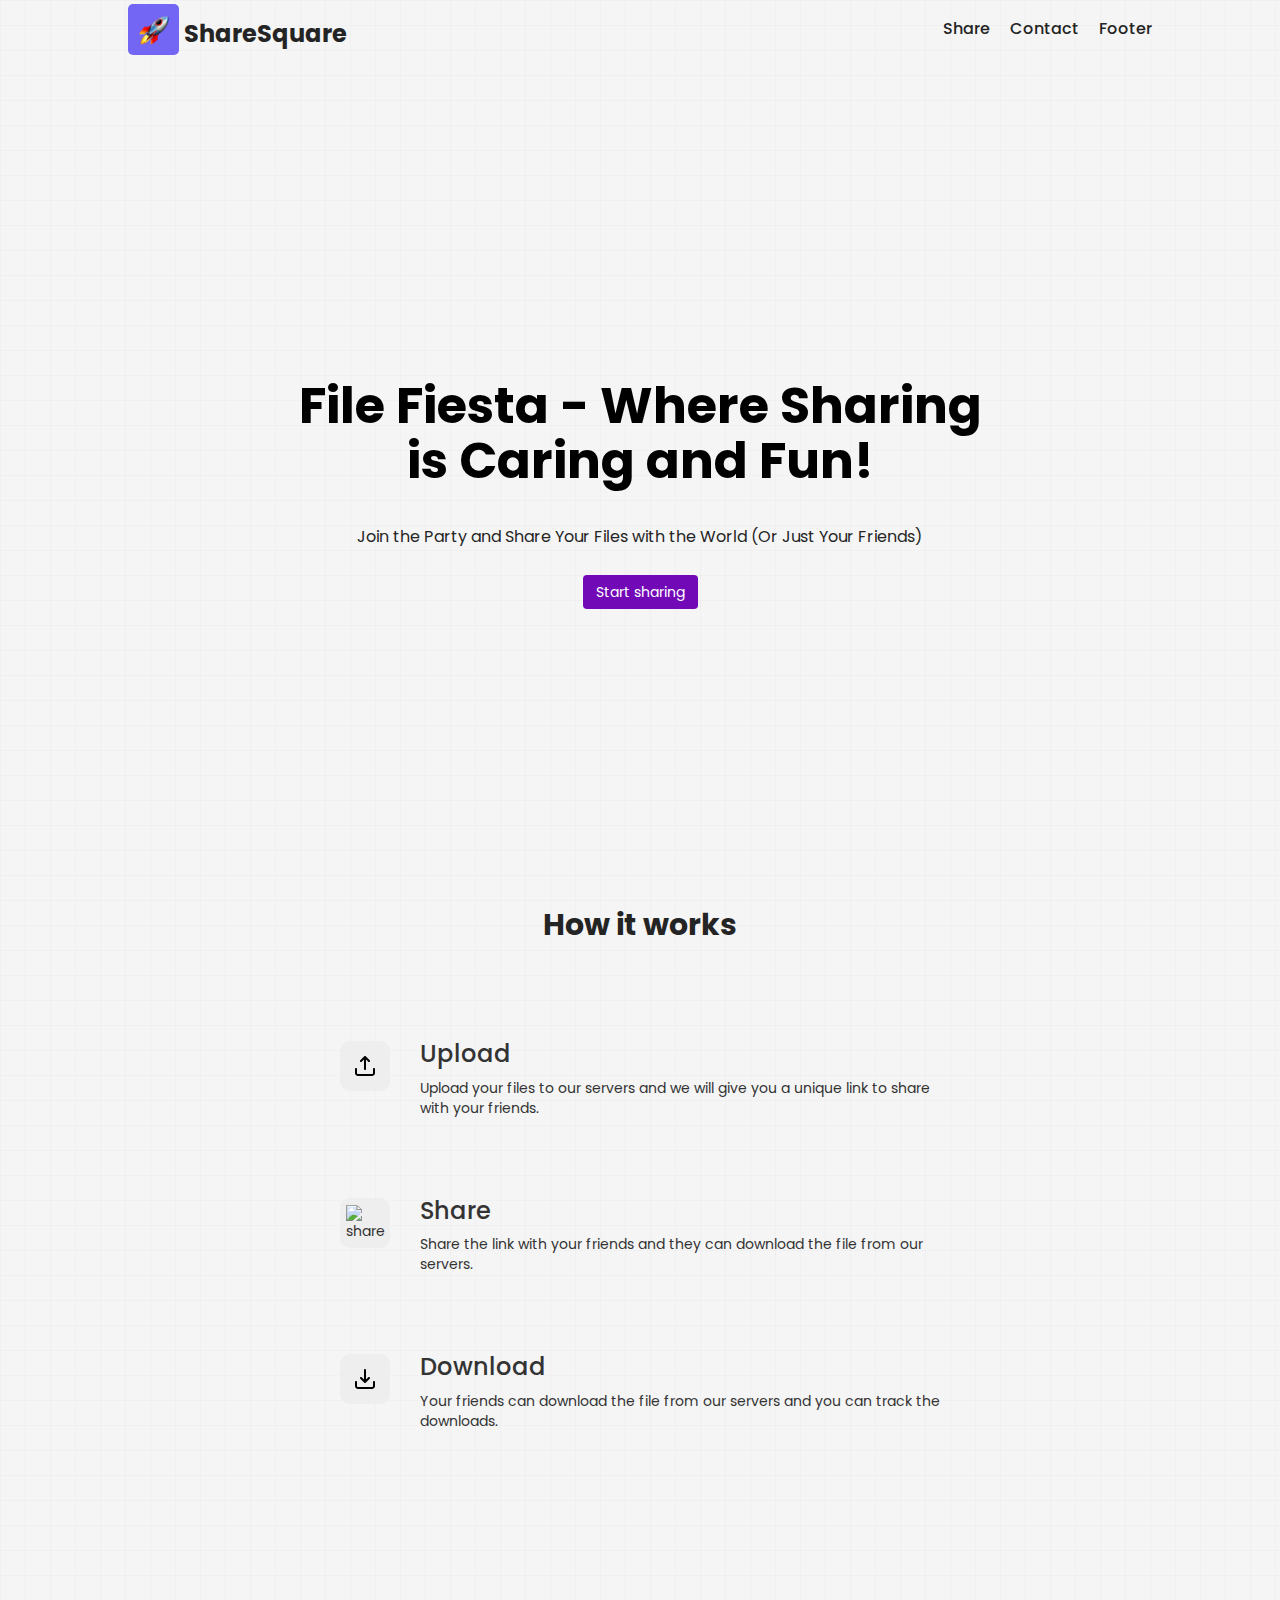
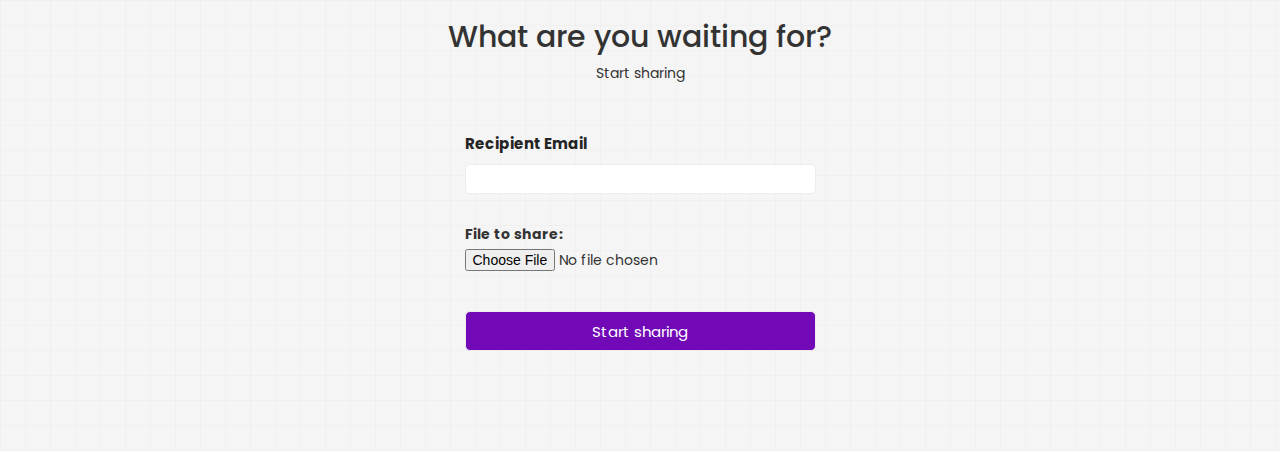
==== templates/index.html @ fa294898 "ShareSquare:50Percent Code" ====
<!DOCTYPE html>
<html>
  <head>
    <title>File Sharing App</title>
    <link rel="stylesheet" href="/static/css/style.css" />
    <meta name="viewport" content="width=device-width, initial-scale=1" />
    <link
      rel="stylesheet"
      href="https://maxcdn.bootstrapcdn.com/bootstrap/3.3.7/css/bootstrap.min.css"
    />
    <script>
      document.querySelectorAll('a[href^="#"]').forEach((anchor) => {
        anchor.addEventListener("click", function (e) {
          e.preventDefault();

          document.querySelector(this.getAttribute("href")).scrollIntoView({
            behavior: "smooth",
          });
        });
      });
    </script>
  </head>
  <body class="landing_page">
    <div class="navbar">
      <div class="navbar-inner">
        <div class="logo">
          <img src="/static/images/logo.svg" alt="logo" class="logo" />
          <h1 class="logo_text">ShareSquare</h1>
        </div>
        <div class="right-navigations">
          <ul>
            <li><a href="/share">Share</a></li>
            <li><a href="/login">Contact</a></li>
            <li><a href="/register">Footer</a></li>
          </ul>
        </div>
      </div>
    </div>
    <div class="landing_page_content">
      <div class="landing_page_text">
        <h1 class="title">File Fiesta - Where Sharing is Caring and Fun!</h1>
        <h2 class="description">
          Join the Party and Share Your Files with the World (Or Just Your
          Friends)
        </h2>
        <a href="#share" class="btn">Start sharing</a>
      </div>
      <div class="process">
        <h2 class="process_heading">How it works</h2>
        <div class="process_steps">
          <div class="process_item">
            <div class="image_div">
              <img src="/static/images/upload.svg" alt="upload" />
            </div>
            <div>
              <h3>Upload</h3>
              <p>
                Upload your files to our servers and we will give you a unique
                link to share with your friends.
              </p>
            </div>
          </div>
          <div class="process_item">
            <div class="image_div">
              <img src="/static/images/share.svg" alt="share" />
            </div>
            <div>
              <h3>Share</h3>
              <p>
                Share the link with your friends and they can download the file
                from our servers.
              </p>
            </div>
          </div>
          <div class="process_item">
            <div class="image_div">
              <img src="/static/images/download.svg" alt="download" />
            </div>
            <div>
              <h3>Download</h3>
              <p>
                Your friends can download the file from our servers and you can
                track the downloads.
              </p>
            </div>
          </div>
        </div>
      </div>

      <div class="sharing" id="share">
        <div class="header">
          <h2 class="sharing_heading">What are you waiting for?</h2>
          <p>Start sharing</p>
        </div>
        <form method="POST" action="/share" enctype="multipart/form-data">
          <label for="email" class="email_label">Recipient Email</label>
          <input type="email" id="email" name="email" required /><br /><br />
          <label for="file">File to share:</label>
          <input type="file" id="file" name="file" required /><br /><br />
          <input type="submit" value="Start sharing" />
        </form>
      </div>
    </div>
  </body>
</html>
---- static/css/style.css ----
@import url("https://fonts.googleapis.com/css2?family=Poppins:ital,wght@0,100;0,200;0,300;0,400;0,500;0,600;0,700;0,800;0,900;1,100;1,200;1,300;1,400;1,500;1,600;1,700;1,800;1,900&display=swap");

html {
  scroll-behavior: smooth;
}

.landing_page {
  background-color: #f5f5f5;
  background-image: linear-gradient(90deg, #dbdbde30 1px, transparent 0),
    linear-gradient(180deg, #dbdbde30 1px, transparent 0);
  background-size: 25px 25px;
  font-family: "Poppins", sans-serif;
}

.landing_page a {
  scroll-behavior: smooth;
}

.landing_page_content {
  width: 100%;
  max-width: 1024px;
  margin: 0 auto;
}

.navbar {
  width: 100%;
}

.navbar-inner {
  max-width: 1024px;
  margin: 0 auto;
  display: flex;
  justify-content: space-between;
  align-items: center;
}

.logo {
  display: flex;
  align-items: center;
  margin-right: 0.5rem;
}

.navbar-inner .logo_text {
  font-size: 24px;
  font-weight: 700;
  color: #242424;
  text-decoration: none;
}

.right-navigations ul {
  display: flex;
  list-style: none;
  margin: 0;
  padding: 0;
}

.right-navigations ul li {
  margin-left: 20px;
}

.right-navigations ul li a {
  text-decoration: none;
  color: #242424;
  font-size: 16px;
  font-weight: 500;
}

.right-navigations ul li a:hover {
  color: #7209b7;
}

.landing_page_text {
  width: 100%;
  height: 100%;
  min-height: 90vh;
  display: flex;
  flex-direction: column;
  justify-content: center;
  align-items: center;
}

.landing_page_text .title {
  font-size: 5rem;
  font-weight: 700;
  color: #000;
  margin-bottom: 20px;
  max-width: 700px;
  text-align: center;
}

.landing_page_text .description {
  font-size: 16px;
  font-weight: 400;
  color: #242424;
  margin-bottom: 20px;
  max-width: 800px;
}

.btn {
  background-color: #7209b7;
  color: #fff !important;
  padding: 1rem 2rem;
  border-radius: 0.5rem;
  font-size: 16px;
  font-weight: 500;
  text-decoration: none;
  margin: 1rem 0.5rem;
}

.btn:hover {
  color: #fff !important;
  background-color: #5a08a3;
}

.process {
  width: 100%;
  height: 100%;
  min-height: 60vh;
  display: flex;
  flex-direction: column;
  justify-content: center;
  align-items: center;
  margin: auto;
}

.process_heading {
  font-size: 3rem;
  font-weight: 700;
  color: #242424;
  margin-bottom: 10rem;
  max-width: 700px;
  text-align: center;
}

.process_steps {
  width: 100%;
  max-width: 600px;
  display: flex;
  flex-direction: column;
  justify-content: center;
  align-items: flex-start;
  margin: 0 auto;
}

.process_item {
  display: flex;
  margin-bottom: 7rem;
}

.process_item h3 {
  margin: 0;
  margin-bottom: 1rem;
}

.image_div {
  width: 5rem;
  height: 5rem;
  padding: 2rem;
  display: flex;
  justify-content: center;
  align-items: center;
  background-color: #eeeeee;
  border-radius: 1rem;
  margin-right: 3rem;
}

.sharing {
  width: 100%;
  height: 100%;
  min-height: 60vh;
  display: flex;
  flex-direction: column;
  justify-content: center;
  align-items: center;
  margin: auto;
}

.sharing .header {
  display: flex;
  flex-direction: column;
  align-items: center;
  margin-bottom: 4rem;
}

.email_label {
  font-size: 1.5rem;
  font-weight: 700;
  color: #242424;
  margin-bottom: 1rem;
}

input[type="email"] {
  width: 100%;
  max-width: 400px;
  height: 3rem;
  border: 1px solid #ededed;
  border-radius: 0.5rem;
  padding: 0 1rem;
  font-size: 1rem;
  font-weight: 400;
  color: #242424;
  margin-bottom: 1rem;
}

input[type="email"]:focus {
  outline: none;
  border: 1px solid #7209b7;
}

input[type="email"]::placeholder {
  color: #242424;
}

input[type="submit"] {
  width: 100%;
  max-width: 400px;
  height: 4rem;
  border: 1px solid #ededed;
  border-radius: 0.5rem;
  padding: 0.5rem 1rem;
  font-size: 1.5rem;
  font-weight: 400;
  color: #242424;
  margin-bottom: 1rem;
  background-color: #7209b7;
  color: #fff;
}

input[type="submit"]:focus {
  outline: none;
  border: 1px solid #7209b7;
}

input[type="submit"]::placeholder {
  color: #242424;
  font-weight: 700;
  font-size: 1.5rem;
}

input[type="submit"]:hover {
  background-color: #5a08a3;
}
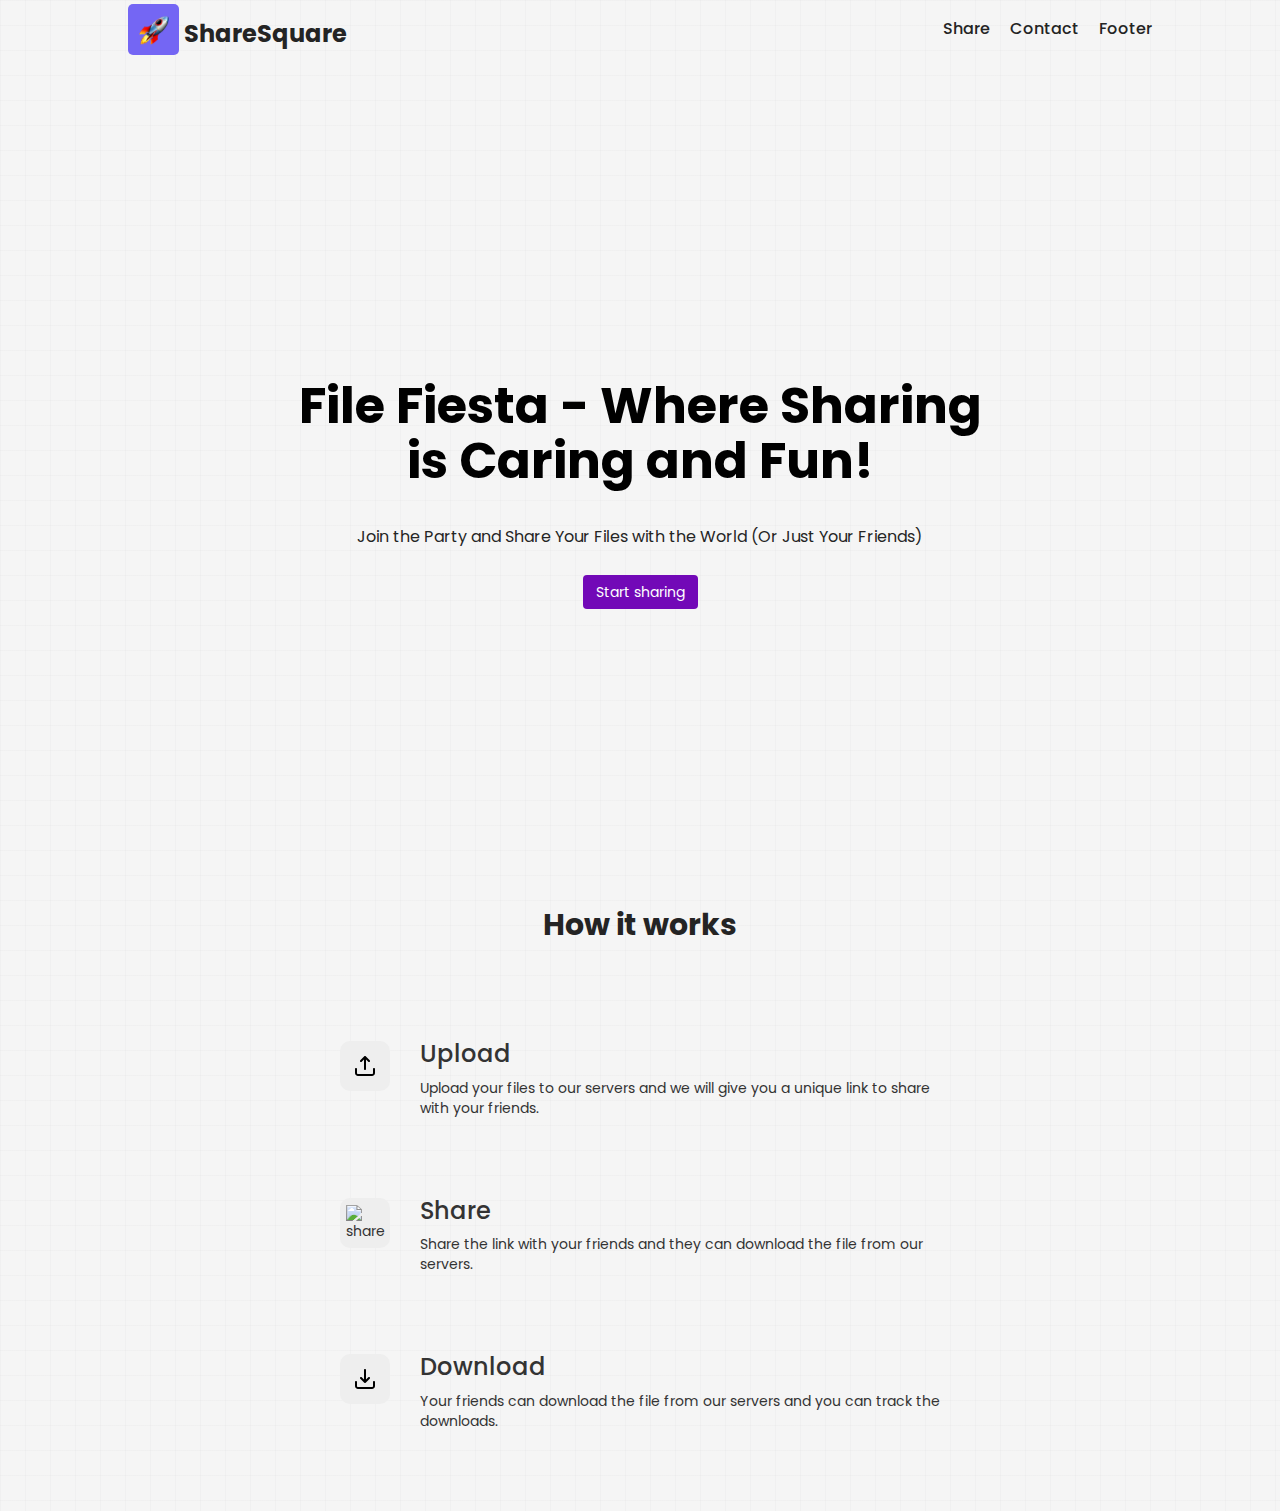
==== commit 5d6079a3: "100%-Code Completion" ====
--- a/templates/index.html
+++ b/templates/index.html
@@ -43,7 +43,7 @@
           Join the Party and Share Your Files with the World (Or Just Your
           Friends)
         </h2>
-        <a href="#share" class="btn">Start sharing</a>
+        <a href="/share" class="btn">Start sharing</a>
       </div>
       <div class="process">
         <h2 class="process_heading">How it works</h2>
@@ -86,20 +86,6 @@
           </div>
         </div>
       </div>
-
-      <div class="sharing" id="share">
-        <div class="header">
-          <h2 class="sharing_heading">What are you waiting for?</h2>
-          <p>Start sharing</p>
-        </div>
-        <form method="POST" action="/share" enctype="multipart/form-data">
-          <label for="email" class="email_label">Recipient Email</label>
-          <input type="email" id="email" name="email" required /><br /><br />
-          <label for="file">File to share:</label>
-          <input type="file" id="file" name="file" required /><br /><br />
-          <input type="submit" value="Start sharing" />
-        </form>
-      </div>
     </div>
   </body>
 </html>
--- a/static/css/style.css
+++ b/static/css/style.css
@@ -213,15 +213,16 @@
 
 input[type="submit"] {
   width: 100%;
-  max-width: 400px;
-  height: 4rem;
+  max-width: 100px;
+  height: 3rem;
   border: 1px solid #ededed;
   border-radius: 0.5rem;
   padding: 0.5rem 1rem;
-  font-size: 1.5rem;
+  font-size: 1rem;
   font-weight: 400;
   color: #242424;
   margin-bottom: 1rem;
+  margin-left: 1rem;
   background-color: #7209b7;
   color: #fff;
 }
@@ -240,3 +241,207 @@
 input[type="submit"]:hover {
   background-color: #5a08a3;
 }
+
+/* Share Room CSS */
+body {
+  margin: 0;
+  padding: 0;
+  color: #242424;
+  font-family: "Comfortaa";
+  font-size: 15px;
+}
+.container {
+  display: flex;
+  flex-direction: row;
+  width: 100%;
+  height: 100vh;
+}
+
+.col-left {
+  flex: 65%;
+  display: flex;
+  align-items: center;
+  justify-content: center;
+  align-items: center;
+}
+
+.col-right {
+  flex: 35%;
+  display: flex;
+  padding: 10px 0;
+  border-left: 1px solid #e9e9e9;
+  background-color: #fafafa;
+  align-items: center;
+  justify-content: center;
+}
+
+.right-box {
+  width: 100%;
+  padding: 0 2rem;
+  text-align: center;
+}
+
+.left-box {
+  text-align: center;
+  align-self: center;
+  display: flex;
+  flex-direction: column;
+  align-items: center;
+}
+
+.roomcode-box {
+  display: flex;
+  align-items: center;
+  margin-top: 15px;
+  border-radius: 10px;
+}
+
+.roomcode-box p {
+  background-color: transparent;
+  border-radius: 5px;
+  color: #242424;
+  font-weight: 800;
+  font-size: 12px;
+  width: 10rem;
+}
+
+.roomcode-box > input {
+  margin: 5px 0;
+  padding: 5px;
+  border: 1px solid #e8e8e8;
+  background-color: transparent;
+  border-radius: 5px;
+  color: #242424;
+  font-weight: 800;
+  font-size: 12px;
+  width: 100%;
+}
+
+.roomcode-box > input:focus {
+  outline: none;
+  border: 1px solid #7209b7;
+}
+
+#fileinput {
+  cursor: pointer;
+  position: relative;
+  top: 0;
+  left: 0;
+  height: 100%;
+  width: 100%;
+  border: 1px solid #324d5d;
+  flex: 1;
+  opacity: 0;
+}
+
+#drop_zone {
+  position: relative;
+  border: 5px dashed #324d5d;
+  width: 50vw;
+  height: 50vh;
+  text-align: center;
+  justify-content: center;
+  align-items: center;
+  display: flex;
+  flex-direction: column;
+}
+#sendFileBtn {
+  box-shadow: 0 4px 8px 0 rgba(0, 0, 0, 0.2), 0 6px 20px 0 rgba(0, 0, 0, 0.19);
+  background-color: aquamarine;
+  color: black;
+  cursor: pointer;
+  padding: 10px;
+  border-radius: 5px;
+  border: 1px solid #324d5d;
+  display: block;
+  margin: 5px;
+  width: 50%;
+  font-weight: bolder;
+}
+#sendFileBtn:hover {
+  background-color: greenyellow;
+}
+#drop_zone_text {
+  position: relative;
+  top: 0;
+  left: 0;
+  color: aquamarine;
+}
+.drop-area {
+}
+.fileprogress-box {
+  box-shadow: 0 4px 8px 0 rgba(0, 0, 0, 0.2), 0 6px 20px 0 rgba(0, 0, 0, 0.19);
+
+  padding: 10px;
+  width: 100%;
+  text-align: left;
+}
+.progress {
+  margin-top: 5px;
+  font-size: 55px;
+  color: aquamarine;
+  font-weight: bold;
+}
+.progress-bar {
+  border: 1px solid #324d5d;
+}
+.progress-bar-fill {
+  background-color: aquamarine;
+  width: 0%;
+  height: 25px;
+}
+.stats-area {
+  display: none;
+  width: 50vw;
+}
+
+.info-box {
+  background-color: transparent;
+  border-radius: 0.25rem;
+  color: #242424;
+  font-size: 0.675rem;
+  padding: 1rem 1rem;
+  margin: 5px;
+}
+
+.info-box-header {
+  background-color: transparent;
+  border: 1px solid lightgray;
+  border-radius: 0.25rem;
+  color: #242424;
+  font-size: 0.675rem;
+  padding: 0.5rem 1rem;
+  margin: 5px;
+}
+
+.info-box-header h3 {
+  font-size: 1rem;
+  font-weight: 700;
+  margin: 0;
+  margin-bottom: 0.75rem;
+}
+
+#filename-text {
+  color: yellowgreen;
+}
+
+msglist > a {
+  font-size: 10px;
+  text-decoration: none;
+  color: lightcoral;
+  display: block;
+}
+
+msglist {
+  height: 100px;
+  overflow: scroll;
+  padding: 5px;
+  margin-bottom: 10px;
+}
+
+.emailform {
+  display: flex;
+  align-items: center;
+  justify-content: center;
+  margin-top: 2rem;
+}
